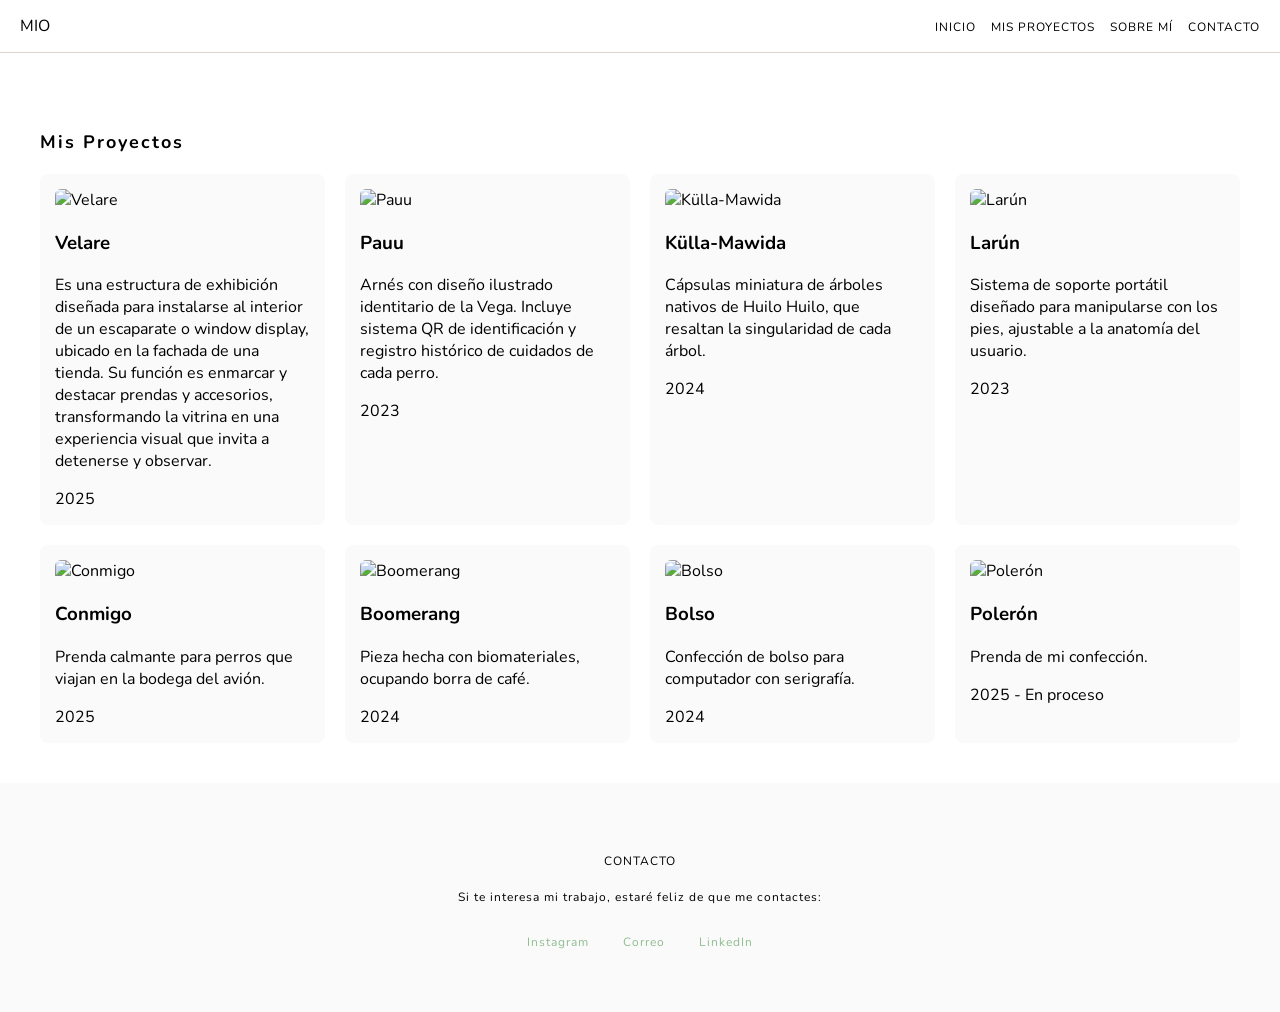
==== proyectos.html @ 43f9a60c "Update proyectos.html" ====
<!DOCTYPE html>
<html lang="es">
<head>
  <meta charset="UTF-8">
  <title>Mis Proyectos</title>

  <link href="https://fonts.googleapis.com/css2?family=Montserrat:wght@400;600&family=Nunito:wght@400;600&family=Quicksand:wght@400;600&display=swap" rel="stylesheet">
  <link rel="stylesheet" href="style.css">
</head>
<body>

<header>
  <nav class="navbar">
    <div class="logo">MIO</div>
    <ul>
       <li><a href="index.html">INICIO</a></li>
      <li><a href="proyectos.html">MIS PROYECTOS</a></li>
      <li><a href="sobre-mi.html">SOBRE MÍ</a></li>
      <li><a href="#contacto">CONTACTO</a></li>
    </ul>
  </nav>
</header>

<main class="proyectos">
  <div class="proyectos-wrapper">
  <h1>Mis Proyectos</h1>
  <div id="contenedor-proyectos"></div>
</main>

<footer id="contacto">
  <h2>CONTACTO</h2>
  <p class="texto-contacto">Si te interesa mi trabajo, estaré feliz de que me contactes:</p>

  <div class="contacto-links">
    <a href="https://www.instagram.com/mari_ignacia03/?hl=es-la" target="_blank">Instagram</a>
    <a href="mailto:miorellanam@uc.cl">Correo</a>
    <a href="https://www.linkedin.com/in/mar%C3%ADa-ignacia-orellana-mu%C3%B1oz-413694359/" target="_blank">LinkedIn</a>
  </div>
</footer>

<button id="btnSubir">↑</button>

<script src="script.js"></script>
</body>
</html>
---- style.css ----
body {
  margin: 0;
  font-family: 'Nunito', 'Quicksand', 'Montserrat', sans-serif;
  background: white;
  color: black;
  padding-top: 90px;
}

.navbar {
  position: fixed;
  top: 0;
  width: 100%;
  background: white;
  display: flex;
  justify-content: space-between;
  align-items: center;
  padding: 15px 20px; 
  border-bottom: 1px solid #ded4cd;
  z-index: 1000;
  box-sizing: border-box;
}

.navbar ul {
  list-style: none;
  display: flex;
  gap: 15px;
  flex-wrap: wrap; 
  align-items: center;
  padding: 0;
  margin: 0;
}

.navbar a {
  text-decoration: none;
  color: black;
  font-size: 12px;
  letter-spacing: 1px;
  white-space: nowrap;
}

/* INICIO */
.inicio {
  height: calc(100vh - 90px);
  background-image: url("https://raw.githubusercontent.com/Marita03/Trabajo-final-IDW/refs/heads/main/img/inicio.webp");
  background-size: cover;
  background-position: center;
  display: flex;
  justify-content: center;
  align-items: center;
}

.inicio-overlay {
  text-align: center;
  background: rgba(255,255,255,0.8);
  padding: 40px;
  animation: fadeIn 2s ease;
}

/* SECCIÓN PROYECTOS */
.proyectos {
  padding: 0 40px;
}

.proyectos h1 {
  font-size: 18px;
  letter-spacing: 2px;
  margin-top: 40px;
  margin-bottom: 20px;
}

/* CONTENEDOR PROYECTOS */
#contenedor-proyectos {
  display: grid;
  grid-template-columns: repeat(auto-fill, minmax(280px, 1fr));
  gap: 20px;
  padding: 0; /* quitamos padding para alinear */
  margin-bottom: 40px;
}

.proyecto-card {
  background: #fafafa;
  padding: 15px;
  border-radius: 8px;
  transition: transform 0.3s ease;
}

.proyecto-card:hover {
  transform: translateY(-5px);
}

.proyecto-card img {
  width: 100%;
  border-radius: 6px;
}

.proyecto-info {
  margin-top: 10px;
}

/* SOBRE MÍ */
.perfil {
  display: flex;
  padding: 40px;
  gap: 40px;
}

.perfil img {
  width: 300px;
  border-radius: 6px;
}

/* Barras habilidades */
.barra {
  background: #ded4cd;
  height: 6px;
  border-radius: 4px;
  overflow: hidden;
}

.barra div {
  background: darkseagreen;
  height: 100%;
  transition: width 0.6s ease;
}

/* CONTACTO */
footer {
  padding: 60px 40px;
  margin-top: 40px;
  text-align: center;
  background: #fafafa;
  scroll-margin-top: 120px;
  font-family: 'Nunito', 'Quicksand', 'Montserrat', sans-serif;
}

footer h2 {
  font-size: 12px;
  letter-spacing: 1px;
  font-weight: 400;
  margin-bottom: 20px;
}

footer p {
  font-size: 12px;
  letter-spacing: 1px;
  margin-bottom: 25px;
  font-weight: 400;
}

/* LINKS DE CONTACTO */
.contacto-links a {
  color: darkseagreen;
  margin: 10px 15px;
  text-decoration: none;
  font-size: 12px;
  letter-spacing: 1px;
  font-weight: 400;
  transition: opacity 0.3s ease;
}

.contacto-links a:hover {
  opacity: 0.6;
}

/* BOTÓN SUBIR */
#btnSubir {
  position: fixed;
  bottom: 20px;
  right: 20px;
  padding: 12px 16px;
  background: darkseagreen;
  border: none;
  border-radius: 50%;
  cursor: pointer;
  display: none;
  color: black;
  font-size: 16px;
}

/* Animación */
@keyframes fadeIn {
  from {opacity: 0; transform: translateY(20px);}
  to {opacity: 1; transform: translateY(0);}
}

/* VERSION RESPONSIVE */
@media (max-width: 768px) {
  .navbar {
    flex-direction: column;
    align-items: center;
    padding: 10px 10px;
  }

  .navbar ul {
    justify-content: center;
    gap: 10px;
  }

  .navbar a {
    font-size: 11px;
  }

  .perfil {
    flex-direction: column;
  }

  .perfil img {
    width: 100%;
  }
}
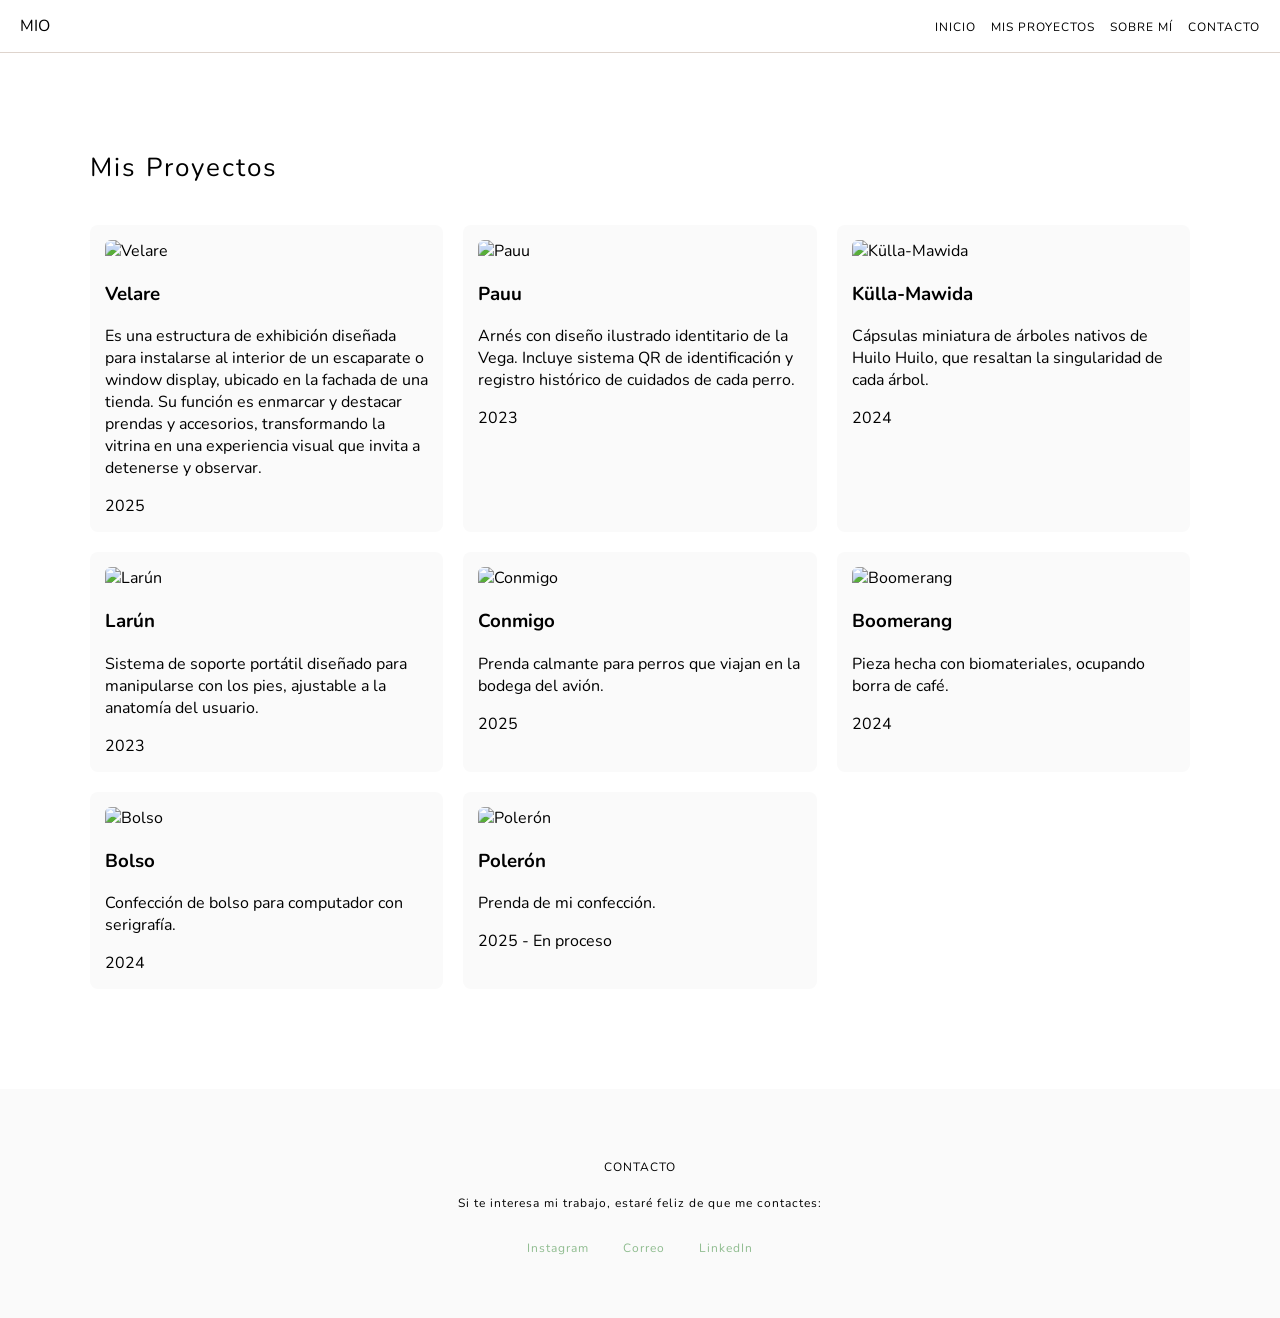
==== commit af8b700e: "Update proyectos.html" ====
--- a/proyectos.html
+++ b/proyectos.html
@@ -41,5 +41,8 @@
 <button id="btnSubir">↑</button>
 
 <script src="script.js"></script>
+
+  <div class="cursor"></div>
+
 </body>
 </html>
--- a/style.css
+++ b/style.css
@@ -38,6 +38,10 @@
   white-space: nowrap;
 }
 
+body {
+  cursor: none;
+}
+
 /* INICIO */
 .inicio {
   height: calc(100vh - 90px);
@@ -57,16 +61,32 @@
 }
 
 /* SECCIÓN PROYECTOS */
+
+
 .proyectos {
   padding: 0 40px;
 }
 
+h1 {
+  font-size: 26px;
+  letter-spacing: 2px;
+  font-weight: 400;
+  margin-bottom: 40px;
+  margin-top: 40px;
+}
+
 .proyectos h1 {
-  font-size: 18px;
-  letter-spacing: 2px;
-  margin-top: 40px;
-  margin-bottom: 20px;
-}
+  text-align: left;
+}
+
+
+.proyectos-wrapper {
+  max-width: 1100px;
+  margin: 0 auto;
+  padding: 20px;
+}
+
+
 
 /* CONTENEDOR PROYECTOS */
 #contenedor-proyectos {
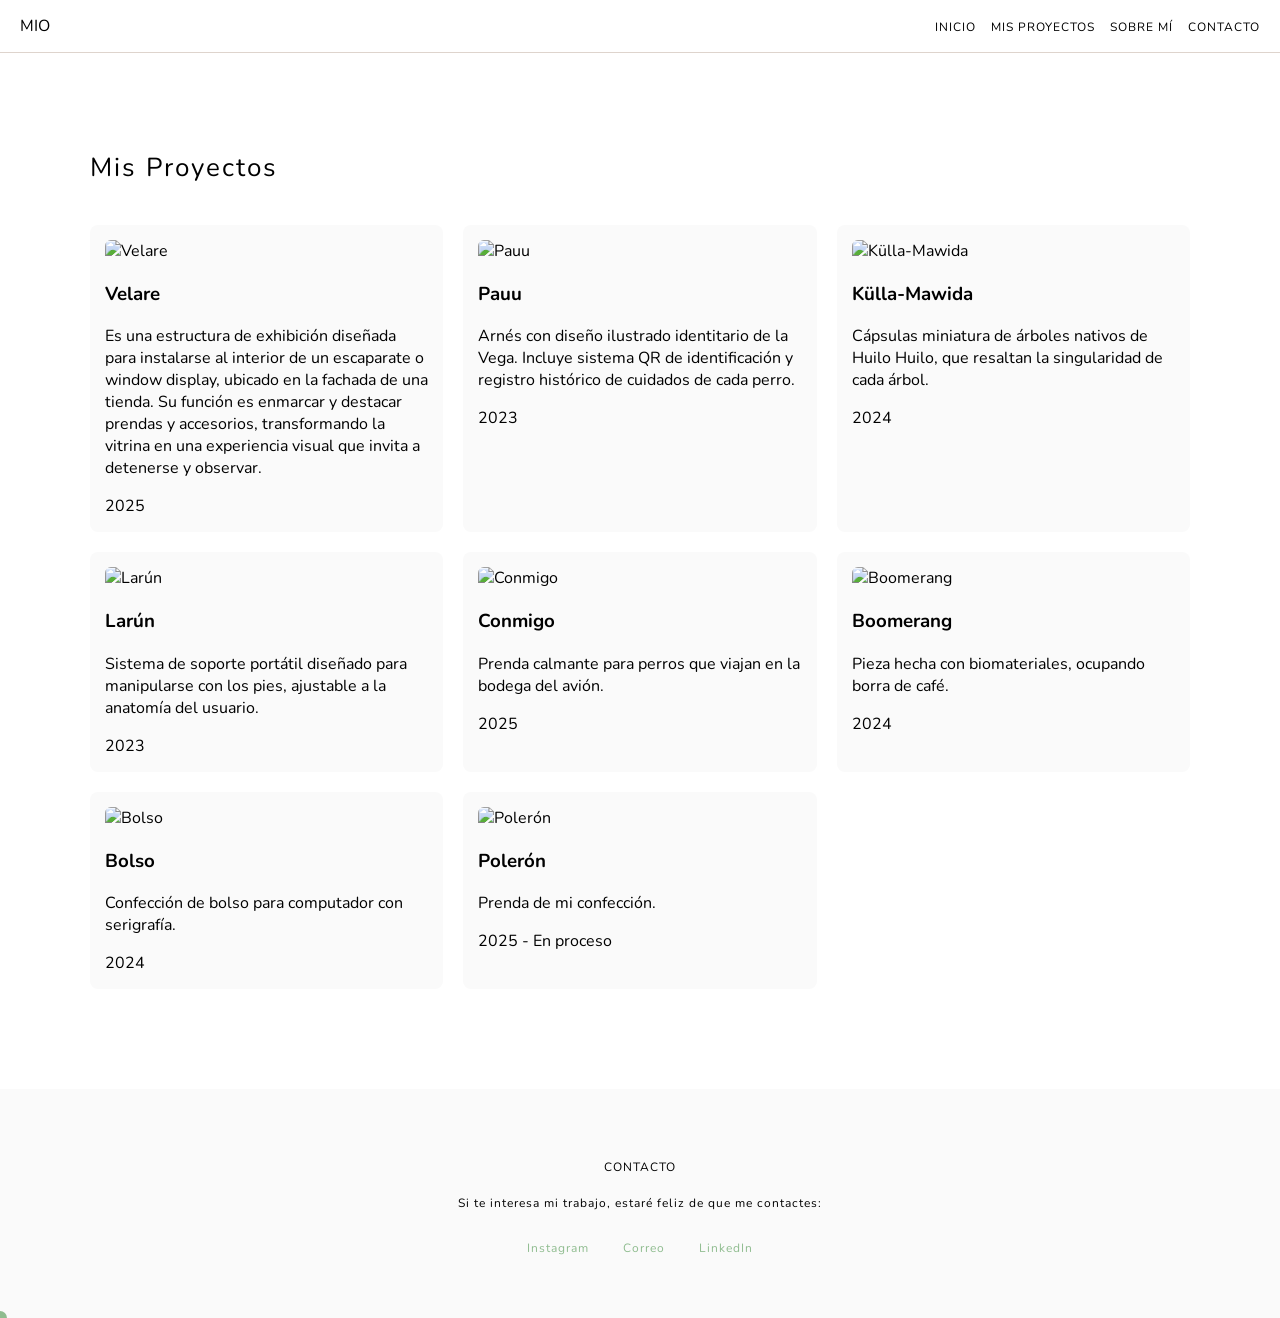
==== commit c5d8a38c: "Update proyectos.html" ====
--- a/proyectos.html
+++ b/proyectos.html
@@ -7,7 +7,7 @@
   <link href="https://fonts.googleapis.com/css2?family=Montserrat:wght@400;600&family=Nunito:wght@400;600&family=Quicksand:wght@400;600&display=swap" rel="stylesheet">
   <link rel="stylesheet" href="style.css">
 </head>
-<body>
+<body class="proyectos-page">
 
 <header>
   <nav class="navbar">
--- a/style.css
+++ b/style.css
@@ -41,6 +41,20 @@
 body {
   cursor: none;
 }
+
+/* Cursor */
+.cursor {
+  width: 14px;
+  height: 14px;
+  border-radius: 50%;
+  background-color: darkseagreen; /* color base */
+  position: fixed;
+  pointer-events: none;
+  z-index: 9999;
+  transform: translate(-50%, -50%);
+  transition: background-color 0.3s ease, transform 0.05s linear;
+}
+
 
 /* INICIO */
 .inicio {
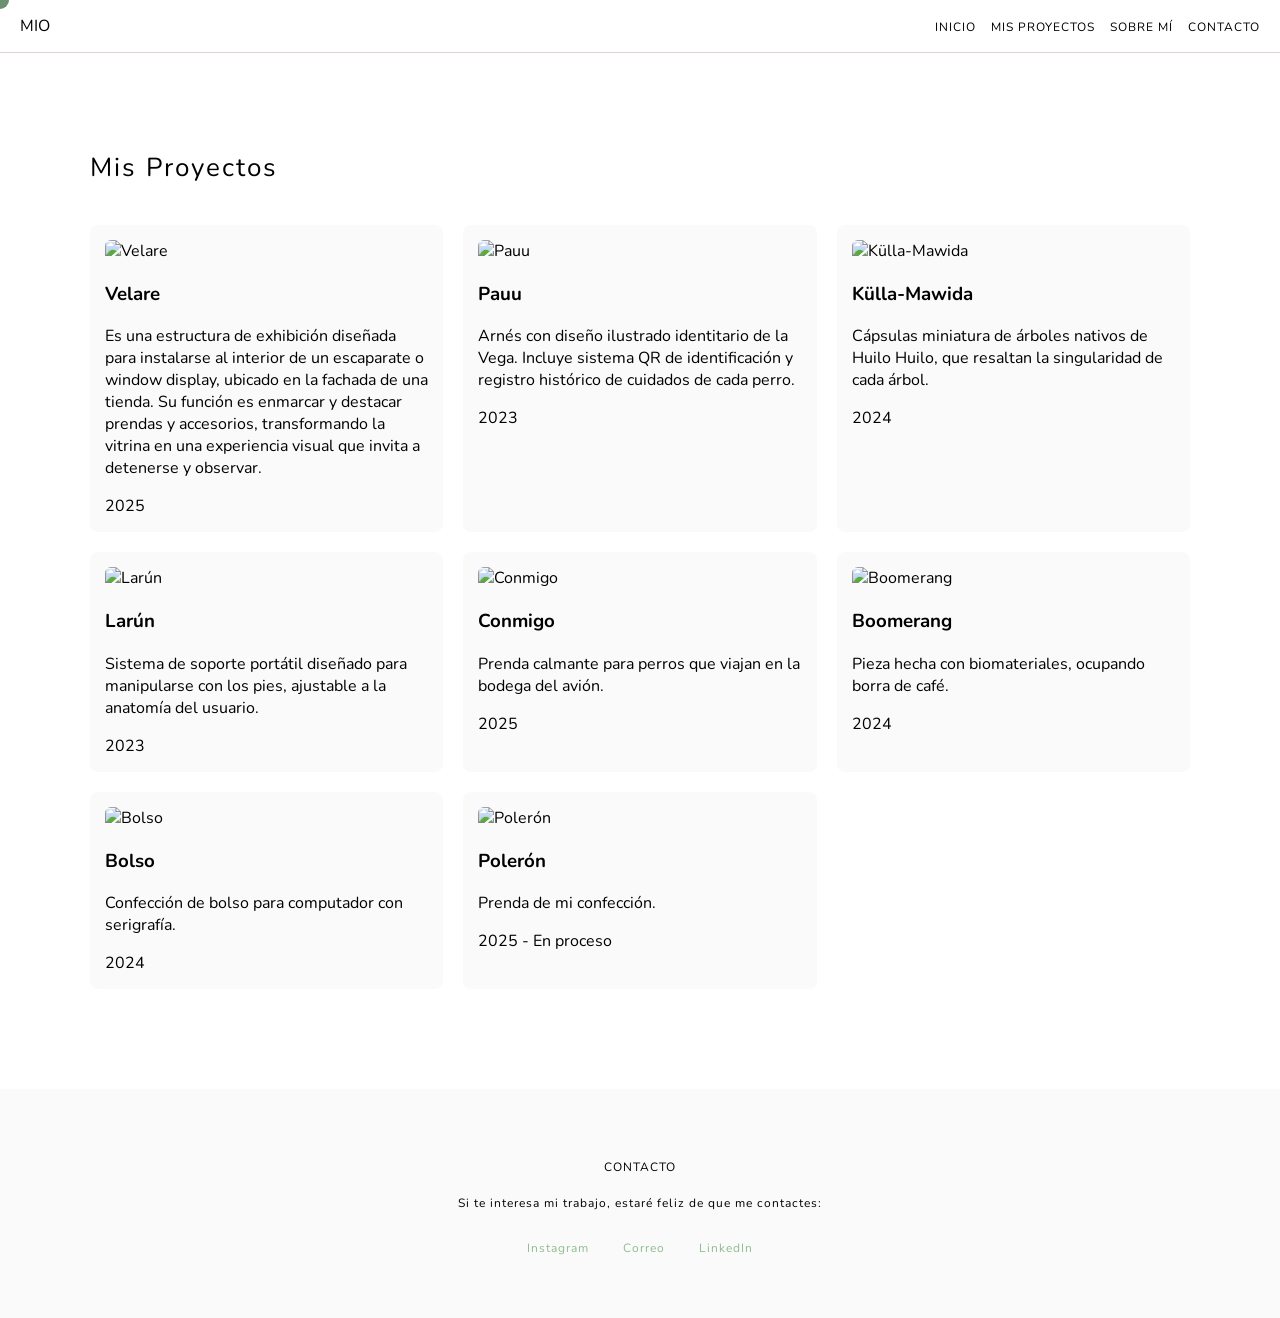
==== commit 6e059eea: "Update proyectos.html" ====
--- a/proyectos.html
+++ b/proyectos.html
@@ -40,7 +40,8 @@
 
 <button id="btnSubir">↑</button>
 
-<script src="script.js"></script>
+<script src="script.js" defer></script>
+
 
   <div class="cursor"></div>
 
--- a/style.css
+++ b/style.css
@@ -38,22 +38,57 @@
   white-space: nowrap;
 }
 
+
+/* Cursor */
+
 body {
-  cursor: none;
-}
-
-/* Cursor */
+  cursor: none; 
+}
+
 .cursor {
-  width: 14px;
-  height: 14px;
+  position: fixed;          /* importante */
+  top: 0;
+  left: 0;
+  width: 18px;
+  height: 18px;
   border-radius: 50%;
-  background-color: darkseagreen; /* color base */
-  position: fixed;
+  background-color: darkseagreen;
   pointer-events: none;
+  transform: translate(-50%, -50%);
   z-index: 9999;
-  transform: translate(-50%, -50%);
-  transition: background-color 0.3s ease, transform 0.05s linear;
-}
+  transition: transform 0.15s ease, background-color 0.3s ease;
+  mix-blend-mode: normal;
+}
+
+/* Cursor grande al pasar por links */
+.cursor.cursor--link {
+  transform: translate(-50%, -50%) scale(1.8);
+}
+
+/* Colores del cursor según página */
+body.home .cursor { 
+  background-color: darkseagreen; 
+}
+
+body.proyectos-page .cursor { 
+  background-color: #6b8f71; 
+}
+
+body.sobre-mi-page .cursor { 
+  background-color: #3f5f47; 
+}
+
+/* Por si acaso: desactivarlo en celulares */
+@media (max-width: 768px) {
+  body {
+    cursor: auto;
+  }
+
+  .cursor {
+    display: none;
+  }
+}
+
 
 
 /* INICIO */
